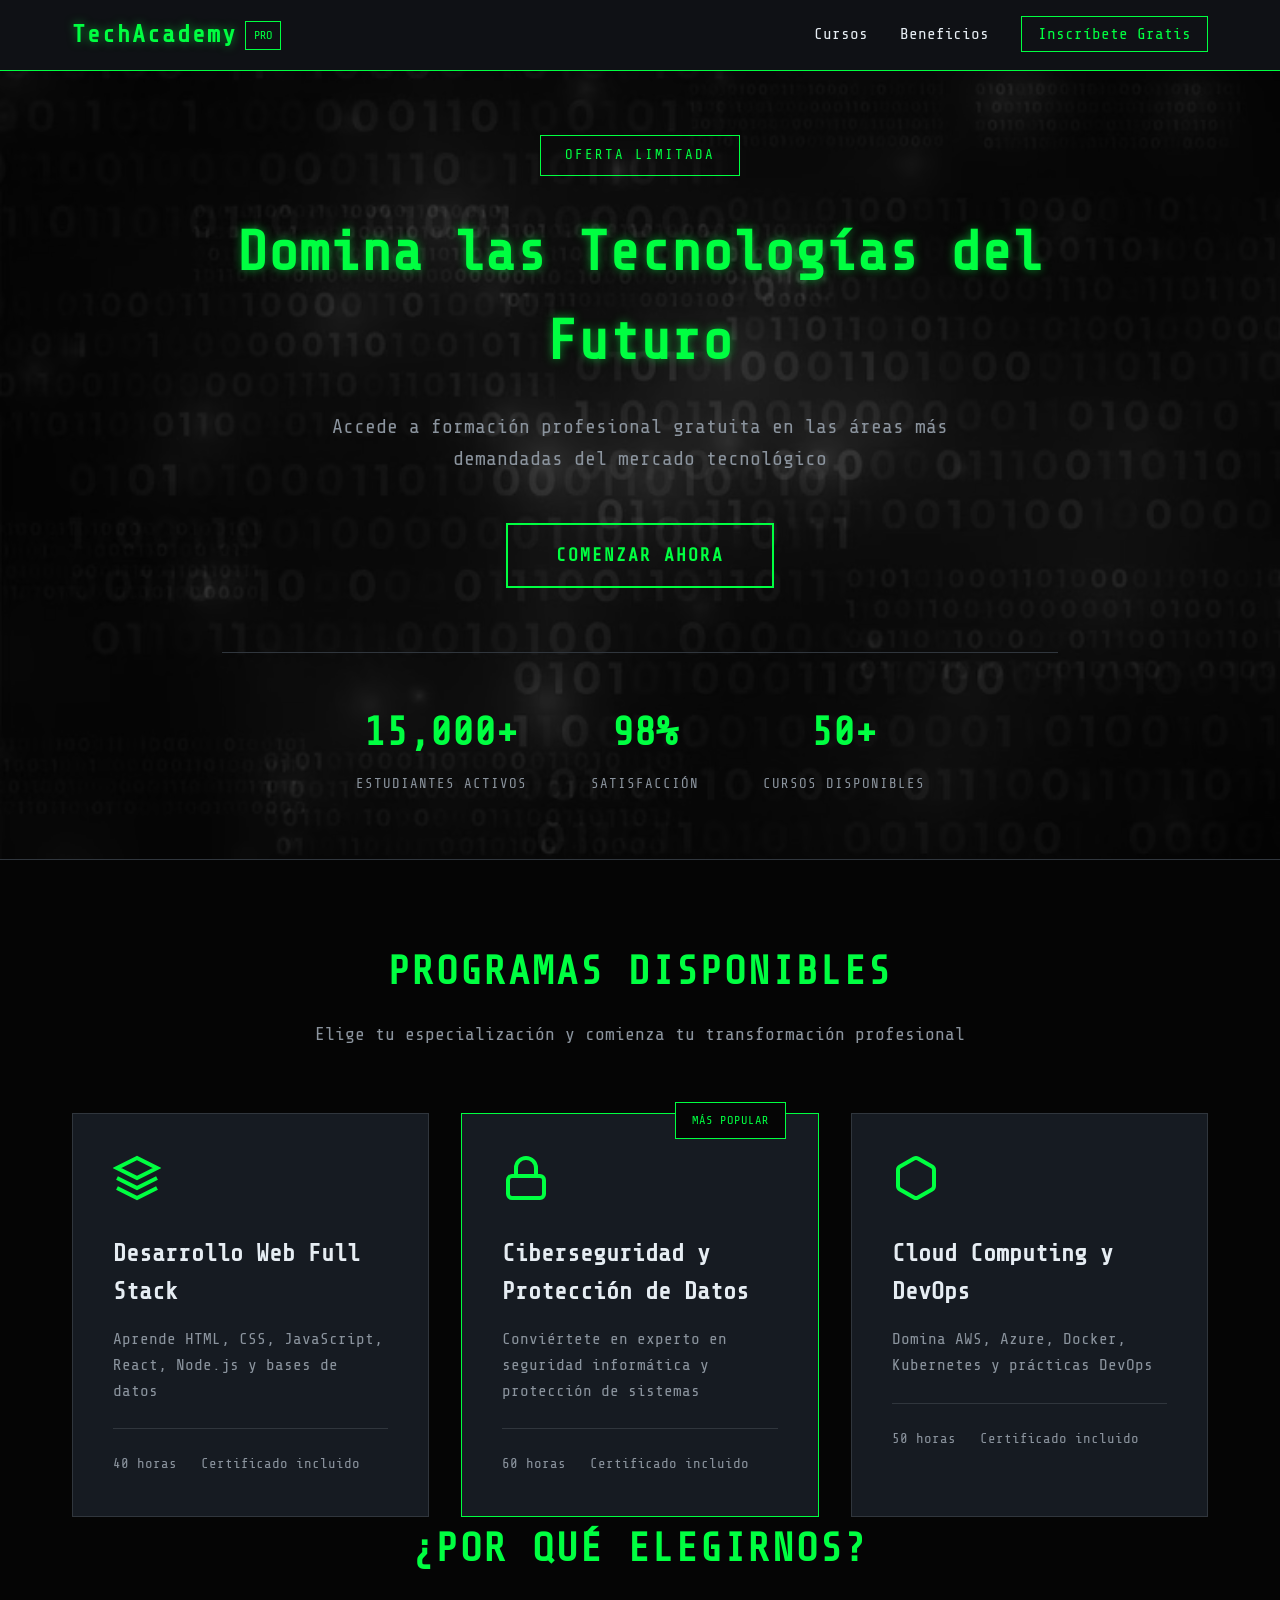
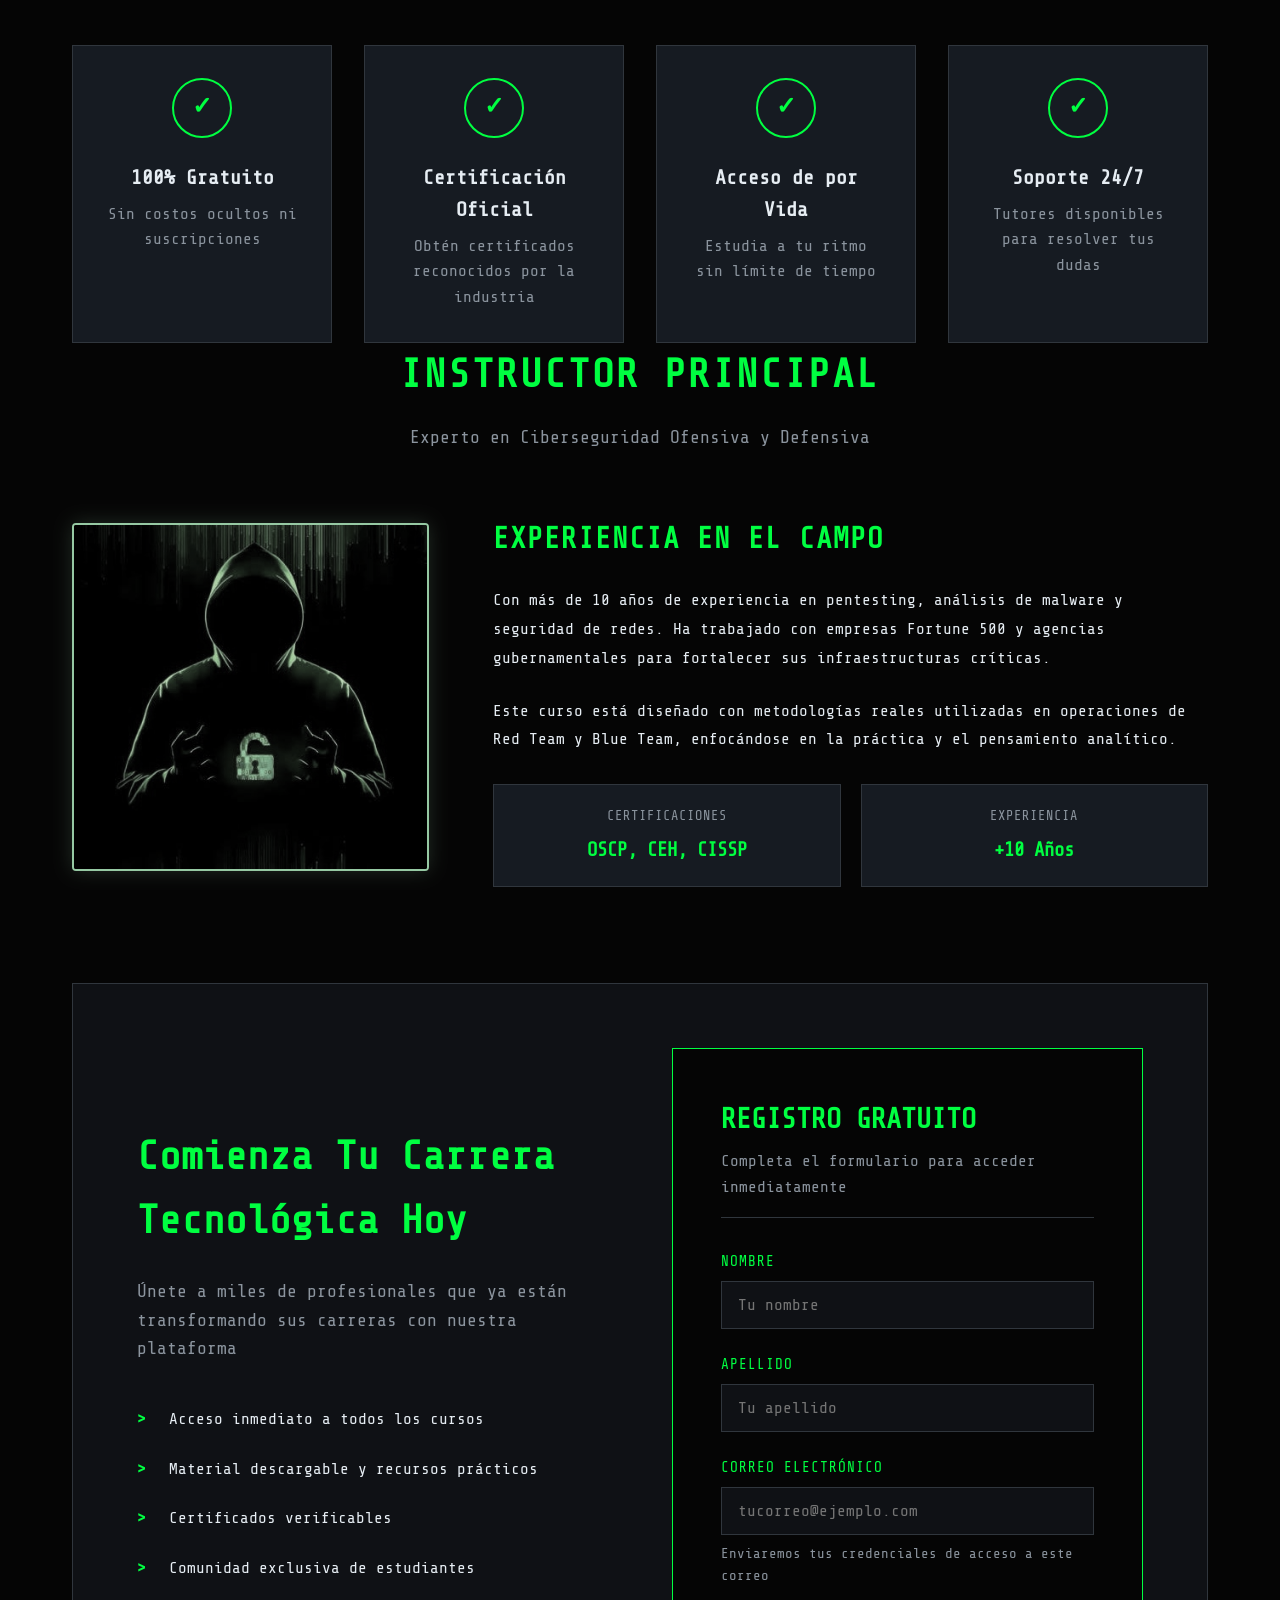
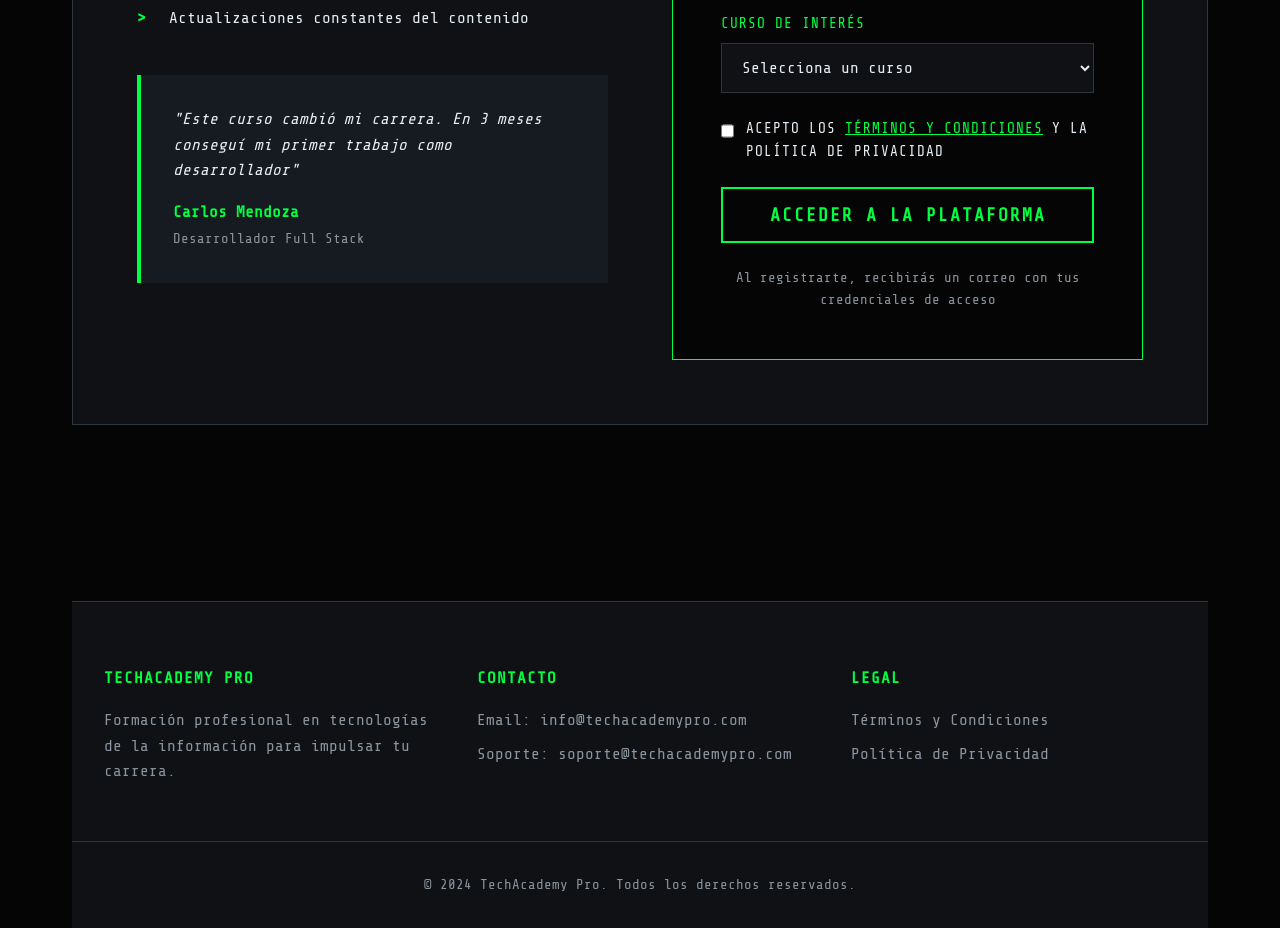
==== index.html @ 9036d27a "Add files via upload" ====
<!DOCTYPE html>
<html lang="es">
<head>
    <meta charset="UTF-8">
    <meta name="viewport" content="width=device-width, initial-scale=1.0">
    <meta name="description" content="Plataforma de formación profesional en tecnologías de la información">
    <title>TechAcademy Pro - Formación Profesional</title>
    <link rel="stylesheet" href="styles.css">
    <link href="https://fonts.googleapis.com/css2?family=Share+Tech+Mono&display=swap" rel="stylesheet">
</head>
<body>
    <nav class="navbar">
        <div class="nav-container">
            <div class="nav-logo">
                <span class="logo-text">TechAcademy</span>
                <span class="logo-pro">PRO</span>
            </div>
            <ul class="nav-menu">
                <li><a href="#cursos">Cursos</a></li>
                <li><a href="#beneficios">Beneficios</a></li>
                <li><a href="#registro" class="nav-cta">Inscríbete Gratis</a></li>
            </ul>
        </div>
    </nav>

    <div class="hero-section">
        <div class="hero-overlay"></div>
        <div class="hero-content">
            <div class="hero-badge">OFERTA LIMITADA</div>
            <h1 class="hero-title">Domina las Tecnologías del Futuro</h1>
            <p class="hero-subtitle">Accede a formación profesional gratuita en las áreas más demandadas del mercado tecnológico</p>
            <div class="hero-cta">
                <a href="#registro" class="btn-hero">Comenzar Ahora</a>
            </div>
            <div class="trust-indicators">
                <div class="trust-item">
                    <span class="trust-number">15,000+</span>
                    <span class="trust-label">Estudiantes activos</span>
                </div>
                <div class="trust-item">
                    <span class="trust-number">98%</span>
                    <span class="trust-label">Satisfacción</span>
                </div>
                <div class="trust-item">
                    <span class="trust-number">50+</span>
                    <span class="trust-label">Cursos disponibles</span>
                </div>
            </div>
        </div>
    </div>

    <div class="container">
        <main>
            <section id="cursos" class="courses-section">
                <div class="section-header">
                    <h2>Programas Disponibles</h2>
                    <p>Elige tu especialización y comienza tu transformación profesional</p>
                </div>
                <div class="courses-grid">
                    <div class="course-card">
                        <div class="course-icon">
                            <svg width="48" height="48" viewBox="0 0 24 24" fill="none" stroke="currentColor" stroke-width="2"><path d="M12 2L2 7l10 5 10-5-10-5zM2 17l10 5 10-5M2 12l10 5 10-5"></path></svg>
                        </div>
                        <h3>Desarrollo Web Full Stack</h3>
                        <p>Aprende HTML, CSS, JavaScript, React, Node.js y bases de datos</p>
                        <div class="course-meta"><span>40 horas</span><span>Certificado incluido</span></div>
                    </div>
                    <div class="course-card featured">
                        <div class="course-badge">MÁS POPULAR</div>
                        <div class="course-icon">
                            <svg width="48" height="48" viewBox="0 0 24 24" fill="none" stroke="currentColor" stroke-width="2"><rect x="3" y="11" width="18" height="11" rx="2" ry="2"></rect><path d="M7 11V7a5 5 0 0 1 10 0v4"></path></svg>
                        </div>
                        <h3>Ciberseguridad y Protección de Datos</h3>
                        <p>Conviértete en experto en seguridad informática y protección de sistemas</p>
                        <div class="course-meta"><span>60 horas</span><span>Certificado incluido</span></div>
                    </div>
                    <div class="course-card">
                        <div class="course-icon">
                            <svg width="48" height="48" viewBox="0 0 24 24" fill="none" stroke="currentColor" stroke-width="2"><path d="M21 16V8a2 2 0 0 0-1-1.73l-7-4a2 2 0 0 0-2 0l-7 4A2 2 0 0 0 3 8v8a2 2 0 0 0 1 1.73l7 4a2 2 0 0 0 2 0l7-4A2 2 0 0 0 21 16z"></path></svg>
                        </div>
                        <h3>Cloud Computing y DevOps</h3>
                        <p>Domina AWS, Azure, Docker, Kubernetes y prácticas DevOps</p>
                        <div class="course-meta"><span>50 horas</span><span>Certificado incluido</span></div>
                    </div>
                </div>
            </section>

            <section id="beneficios" class="benefits-section">
                <div class="section-header">
                    <h2>¿Por qué elegirnos?</h2>
                </div>
                <div class="benefits-grid">
                    <div class="benefit-item"><div class="benefit-icon">✓</div><h3>100% Gratuito</h3><p>Sin costos ocultos ni suscripciones</p></div>
                    <div class="benefit-item"><div class="benefit-icon">✓</div><h3>Certificación Oficial</h3><p>Obtén certificados reconocidos por la industria</p></div>
                    <div class="benefit-item"><div class="benefit-icon">✓</div><h3>Acceso de por Vida</h3><p>Estudia a tu ritmo sin límite de tiempo</p></div>
                    <div class="benefit-item"><div class="benefit-icon">✓</div><h3>Soporte 24/7</h3><p>Tutores disponibles para resolver tus dudas</p></div>
                </div>
            </section>

            <section class="instructor-section">
                <div class="section-header">
                    <h2>Instructor Principal</h2>
                    <p>Experto en Ciberseguridad Ofensiva y Defensiva</p>
                </div>
                <div class="instructor-content">
                    <div class="instructor-image">
                        <img src="imagenes/hacker.jpg" alt="Instructor de Ciberseguridad">
                    </div>
                    <div class="instructor-info">
                        <h3>Experiencia en el Campo</h3>
                        <p>Con más de 10 años de experiencia en pentesting, análisis de malware y seguridad de redes. Ha trabajado con empresas Fortune 500 y agencias gubernamentales para fortalecer sus infraestructuras críticas.</p>
                        <p>Este curso está diseñado con metodologías reales utilizadas en operaciones de Red Team y Blue Team, enfocándose en la práctica y el pensamiento analítico.</p>
                        <div class="credentials">
                            <div class="credential-item">
                                <span class="credential-label">Certificaciones</span>
                                <span class="credential-value">OSCP, CEH, CISSP</span>
                            </div>
                            <div class="credential-item">
                                <span class="credential-label">Experiencia</span>
                                <span class="credential-value">+10 Años</span>
                            </div>
                        </div>
                    </div>
                </div>
            </section>

            <section id="registro" class="registration-section">
                <div class="registration-container">
                    <div class="registration-info">
                        <h2>Comienza Tu Carrera Tecnológica Hoy</h2>
                        <p>Únete a miles de profesionales que ya están transformando sus carreras con nuestra plataforma</p>
                        <ul class="benefits-list">
                            <li>Acceso inmediato a todos los cursos</li>
                            <li>Material descargable y recursos prácticos</li>
                            <li>Certificados verificables</li>
                            <li>Comunidad exclusiva de estudiantes</li>
                            <li>Actualizaciones constantes del contenido</li>
                        </ul>
                        <div class="testimonial">
                            <p>"Este curso cambió mi carrera. En 3 meses conseguí mi primer trabajo como desarrollador"</p>
                            <div class="testimonial-author">
                                <strong>Carlos Mendoza</strong>
                                <span>Desarrollador Full Stack</span>
                            </div>
                        </div>
                    </div>
                    <div class="registration-form-container">
                        <form id="registroForm" class="form">
                            <div class="form-header">
                                <h3>Registro Gratuito</h3>
                                <p>Completa el formulario para acceder inmediatamente</p>
                            </div>

                            <div class="form-group">
                                <label for="nombre">Nombre</label>
                                <input type="text" id="nombre" name="nombre" required placeholder="Tu nombre">
                            </div>

                            <div class="form-group">
                                <label for="apellido">Apellido</label>
                                <input type="text" id="apellido" name="apellido" required placeholder="Tu apellido">
                            </div>

                            <div class="form-group">
                                <label for="correo">Correo Electrónico</label>
                                <input type="email" id="correo" name="correo" required placeholder="tucorreo@ejemplo.com">
                                <small>Enviaremos tus credenciales de acceso a este correo</small>
                            </div>

                            <div class="form-group">
                                <label for="curso">Curso de Interés</label>
                                <select id="curso" name="curso" required>
                                    <option value="">Selecciona un curso</option>
                                    <option value="web">Desarrollo Web Full Stack</option>
                                    <option value="cyber">Ciberseguridad y Protección de Datos</option>
                                    <option value="cloud">Cloud Computing y DevOps</option>
                                </select>
                            </div>

                            <div class="form-group checkbox-group">
                                <label>
                                    <input type="checkbox" id="terminos" name="terminos" required>
                                    <span>Acepto los <a href="#" onclick="mostrarTerminos(); return false;">términos y condiciones</a> y la política de privacidad</span>
                                </label>
                            </div>

                            <button type="submit" class="btn-primary">Acceder a la Plataforma</button>

                            <div id="mensaje" class="mensaje"></div>

                            <div class="form-footer">
                                <p>Al registrarte, recibirás un correo con tus credenciales de acceso</p>
                            </div>
                        </form>
                    </div>
                </div>
            </section>
        </main>

        <footer>
            <div class="footer-content">
                <div class="footer-section">
                    <h4>TechAcademy Pro</h4>
                    <p>Formación profesional en tecnologías de la información para impulsar tu carrera.</p>
                </div>
                <div class="footer-section">
                    <h4>Contacto</h4>
                    <p>Email: info@techacademypro.com</p>
                    <p>Soporte: soporte@techacademypro.com</p>
                </div>
                <div class="footer-section">
                    <h4>Legal</h4>
                    <p><a href="#" onclick="mostrarTerminos(); return false;">Términos y Condiciones</a></p>
                    <p><a href="#">Política de Privacidad</a></p>
                </div>
            </div>
            <div class="footer-bottom">
                <p>&copy; 2024 TechAcademy Pro. Todos los derechos reservados.</p>
            </div>
        </footer>
    </div>

    <div id="modalTerminos" class="modal">
        <div class="modal-content">
            <span class="close" onclick="cerrarTerminos()">&times;</span>
            <h2>Términos y Condiciones</h2>
            <div class="terminos-texto">
        <p><strong>Última actualización: 15 de Octubre de 2024 | Versión 2.4.1</strong></p>
        <p><em>Lea atentamente este documento. La navegación, registro o uso de cualquier servicio de la plataforma implica la aceptación íntegra e incondicional de los presentes términos.</em></p>
        
        <h3>1. PREÁMBULO Y ACEPTACIÓN DE LOS TÉRMINOS</h3>
        <p>El presente Contrato de Términos y Condiciones de Uso (en adelante, "los Términos") constituye un acuerdo legal vinculante entre usted, en su calidad de usuario final, visitante o registrante (en adelante, "el Usuario"), y TechAcademy Pro, representada por sus entidades operativas y afiliadas tecnológicas (en adelante, "la Plataforma", "nosotros" o "el Titular del Tratamiento"). Al acceder, navegar, interactuar con las interfaces de programación de aplicaciones (APIs), o registrar sus Datos Personales en https://techacademypro.com y sus subdominios asociados (en adelante, "el Sitio"), el Usuario declara haber leído, comprendido y aceptado sin reservas estos Términos, así como nuestra Política de Privacidad y Tratamiento de Datos.</p>

        <h3>2. DEFINICIONES TÉCNICAS Y LEGALES</h3>
        <p>Para los fines de interpretación de este documento, se establecen las siguientes definiciones:</p>
        <ul>
            <li><strong>Datos Personales (PII):</strong> Cualquier información relativa a una persona física identificada o identificable.</li>
            <li><strong>Datos de Telemetría:</strong> Información técnica recopilada automáticamente, incluyendo pero no limitándose a direcciones IP, User-Agent, resolución de pantalla, huella digital del navegador (Browser Fingerprinting), y metadatos de red.</li>
            <li><strong>Cookies y Tecnologías de Rastreo:</strong> Pequeños archivos de texto o scripts alojados en el dispositivo del Usuario para mantener el estado de la sesión, analizar el tráfico y personalizar la experiencia.</li>
            <li><strong>Entorno de Simulación Educativa:</strong> Infraestructura controlada diseñada para fines de capacitación en ciberseguridad, análisis de comportamiento y concientización.</li>
        </ul>

        <h3>3. OBJETO Y DESCRIPCIÓN DEL SERVICIO</h3>
        <p>La Plataforma proporciona un entorno de aprendizaje en línea (LMS) enfocado en tecnologías de la información, ciberseguridad, desarrollo de software y operaciones en la nube. El servicio incluye el acceso a material audiovisual, laboratorios interactivos, evaluaciones de desempeño y la emisión de certificados digitales verificables mediante criptografía de clave pública.</p>

        <h3>4. RECOLECCIÓN Y TRATAMIENTO DE DATOS</h3>
        <p>En cumplimiento con el Reglamento General de Protección de Datos (RGPD/GDPR), la Ley de Privacidad del Consumidor de California (CCPA) y normativas locales aplicables, informamos que el tratamiento de sus datos se basa en las siguientes finalidades y bases legales:</p>
        
        <p><strong>4.1. Datos Proporcionados Voluntariamente:</strong></p>
        <p>Al completar los formularios de registro, recopilamos: nombre, apellidos, dirección de correo electrónico, preferencias de cursos y aceptación de políticas. Base legal: Ejecución de un contrato y consentimiento explícito del interesado.</p>

        <p><strong>4.2. Datos Recopilados Automáticamente (Telemetría):</strong></p>
        <p>Cada vez que interactúa con el Sitio, nuestros servidores y servicios de terceros (como CDNs y analíticas) registran automáticamente:</p>
        <ul>
            <li>Dirección IP (pública y, en su caso, geolocalización aproximada).</li>
            <li>Identificadores de dispositivo y sistema operativo.</li>
            <li>Agente de usuario (User-Agent) y capacidades del navegador.</li>
            <li>URL de referencia (Referrer) y rutas de navegación dentro del Sitio.</li>
            <li>Timestamps de interacción, profundidad de scroll y eventos de clic (Clickstream data).</li>
        </ul>
        <p>Base legal: Interés legítimo del Titular para garantizar la seguridad de la red, prevenir fraudes, optimizar el rendimiento de la infraestructura y realizar análisis estadísticos anonimizados.</p>

        <h3>5. SEGURIDAD DE LA INFORMACIÓN Y MEDIDAS TÉCNICAS</h3>
        <p>La Plataforma implementa medidas de seguridad técnicas y organizativas de nivel empresarial para proteger sus datos contra acceso no autorizado, alteración, divulgación o destrucción. Esto incluye, entre otros:</p>
        <ul>
            <li>Cifrado en tránsito mediante TLS 1.3 (Transport Layer Security).</li>
            <li>Cifrado en reposo para bases de datos sensibles utilizando algoritmos AES-256.</li>
            <li>Protección contra ataques de inyección SQL, Cross-Site Scripting (XSS) y Cross-Site Request Forgery (CSRF) mediante Web Application Firewalls (WAF).</li>
            <li>Auditorías de seguridad periódicas y pruebas de penetración realizadas por terceros independientes.</li>
        </ul>

        <h3>6. DERECHOS DEL USUARIO (ARCO-POL)</h3>
        <p>El Usuario tiene derecho a ejercer sus derechos de Acceso, Rectificación, Cancelación (Supresión), Oposición, Portabilidad, Limitación del tratamiento y a no ser objeto de decisiones automatizadas. Para ejercer estos derechos, deberá enviar una solicitud formal a nuestro Oficial de Protección de Datos (DPO) a través de dpo@techacademypro.com, adjuntando una copia de su documento de identidad oficial.</p>

        <h3>7. PROPIEDAD INTELECTUAL Y LICENCIAS DE USO</h3>
        <p>Todo el contenido presente en la Plataforma, incluyendo pero no limitándose a código fuente, interfaces gráficas, logotipos, material audiovisual, textos y bases de datos, está protegido por las leyes de propiedad intelectual e industrial. Se otorga al Usuario una licencia limitada, no exclusiva, intransferible y revocable para acceder y utilizar el contenido estrictamente para fines de aprendizaje personal. Queda estrictamente prohibida la ingeniería inversa, el scraping automatizado, la reproducción no autorizada o la distribución de los materiales.</p>

        <h3>8. EXENCIÓN DE RESPONSABILIDAD (DISCLAIMER)</h3>
        <p>La Plataforma se proporciona "tal cual" (AS IS) y "según disponibilidad" (AS AVAILABLE). En la máxima medida permitida por la ley aplicable, el Titular del Tratamiento renuncia a todas las garantías, expresas o implícitas, incluyendo, sin limitación, las garantías implícitas de comerciabilidad, idoneidad para un propósito particular y no infracción. No garantizamos que el servicio sea ininterrumpido, puntual, seguro o libre de errores. El uso de los laboratorios prácticos y entornos de simulación corre por cuenta y riesgo exclusivo del Usuario.</p>

        <h3>9. LIMITACIÓN DE RESPONSABILIDAD</h3>
        <p>En ningún caso la Plataforma, sus directores, empleados, socios o proveedores de servicios serán responsables ante el Usuario o terceros por daños directos, indirectos, incidentales, especiales, consecuentes o punitivos (incluyendo, sin limitación, pérdida de beneficios, pérdida de datos, interrupción del negocio o daños por pérdida de información) que surjan del uso o la imposibilidad de uso del servicio, incluso si se ha advertido a la Plataforma de la posibilidad de dichos daños.</p>

        <h3>10. ENLACES A TERCEROS Y APIs EXTERNAS</h3>
        <p>El Sitio puede contener enlaces a sitios web de terceros, repositorios de código (como GitHub) o integrar APIs de servicios externos. La Plataforma no ejerce control sobre estos sitios ni asume responsabilidad por sus prácticas de privacidad, seguridad o contenido. Se recomienda al Usuario revisar las políticas de privacidad de dichos terceros antes de interactuar con ellos.</p>

        <h3>11. POLÍTICA DE COOKIES Y ALMACENAMIENTO LOCAL</h3>
        <p>Utilizamos cookies estrictamente necesarias, cookies de rendimiento y cookies de funcionalidad. Asimismo, hacemos uso de LocalStorage y SessionStorage del navegador para gestionar el estado de la aplicación. El Usuario puede configurar su navegador para rechazar cookies, aunque esto podría afectar la funcionalidad de ciertas características del Sitio, como el mantenimiento de la sesión iniciada o el progreso en los cursos.</p>

        <h3>12. MODIFICACIONES A LOS TÉRMINOS</h3>
        <p>Nos reservamos el derecho de modificar, actualizar o reemplazar estos Términos en cualquier momento, a nuestra entera discreción. Las modificaciones entrarán en vigor inmediatamente después de su publicación en el Sitio. El uso continuado de la Plataforma tras la publicación de las modificaciones constituye la aceptación de los nuevos Términos. Se notificará a los Usuarios registrados sobre cambios sustanciales a través de la dirección de correo electrónico proporcionada.</p>

        <h3>13. LEY APLICABLE Y JURISDICCIÓN COMPETENTE</h3>
        <p>Estos Términos se regirán e interpretarán de acuerdo con las leyes vigentes en la jurisdicción de operación del Titular, sin tener en cuenta sus disposiciones sobre conflictos de leyes. Cualquier controversia, reclamación o disputa que surja de o en relación con estos Términos, o el incumplimiento, terminación o nulidad de los mismos, será sometida a la jurisdicción exclusiva de los tribunales competentes.</p>

        <h3>14. CLÁUSULA DE SEPARABILIDAD</h3>
        <p>Si cualquier disposición de estos Términos es considerada inválida, ilegal o inaplicable por un tribunal de jurisdicción competente, dicha invalidez no afectará la validez de las disposiciones restantes, las cuales continuarán en pleno vigor y efecto. La disposición inválida será reemplazada por una válida que se aproxime lo más posible a la intención económica original de las partes.</p>

        <h3>15. ACUERDO INTEGRAL</h3>
        <p>Este documento, junto con la Política de Privacidad, constituye el acuerdo integral entre el Usuario y la Plataforma con respecto al uso del Sitio, y reemplaza todos los acuerdos, entendimientos, negociaciones y discusiones previos o contemporáneos, ya sean orales o escritos.</p>
        
        <p style="margin-top: 30px; border-top: 1px solid var(--border-color); padding-top: 20px;">
            <strong>CONTACTO LEGAL:</strong><br>
            Departamento Legal y Cumplimiento Normativo<br>
            TechAcademy Pro<br>
            Correo electrónico: legal@techacademypro.com<br>
            Oficial de Protección de Datos (DPO): dpo@techacademypro.com
        </p>
    </div>
            <button onclick="cerrarTerminos()" class="btn-primary">Cerrar</button>
        </div>
    </div>

    <script src="script.js"></script>
</body>
</html>
---- styles.css ----
* { margin: 0; padding: 0; box-sizing: border-box; }

:root {
    --neon-green: #00ff41;
    --dark-green: #00cc33;
    --bg-dark: #050505;
    --bg-panel: #0f1115;
    --bg-card: #161b22;
    --text-main: #e6edf3;
    --text-muted: #8b949e;
    --border-color: #30363d;
    --glow: 0 0 10px rgba(0, 255, 65, 0.5);
}

body { 
    font-family: 'Share Tech Mono', 'Courier New', monospace; 
    background: var(--bg-dark); 
    color: var(--text-main); 
    line-height: 1.6; 
}

/* Navbar */
.navbar { 
    background: var(--bg-panel); 
    border-bottom: 1px solid var(--neon-green); 
    position: sticky; top: 0; z-index: 100; 
}
.nav-container { max-width: 1200px; margin: 0 auto; padding: 1rem 2rem; display: flex; justify-content: space-between; align-items: center; }
.nav-logo { display: flex; align-items: center; gap: 0.5rem; }
.logo-text { font-size: 1.5rem; font-weight: 700; color: var(--neon-green); text-shadow: var(--glow); letter-spacing: 2px; }
.logo-pro { background: transparent; color: var(--neon-green); border: 1px solid var(--neon-green); padding: 0.25rem 0.5rem; font-size: 0.75rem; }
.nav-menu { display: flex; list-style: none; gap: 2rem; align-items: center; }
.nav-menu a { color: var(--text-main); text-decoration: none; font-weight: 500; transition: color 0.3s; }
.nav-menu a:hover { color: var(--neon-green); }
.nav-cta { background: transparent; color: var(--neon-green) !important; border: 1px solid var(--neon-green); padding: 0.5rem 1rem; }
.nav-cta:hover { background: var(--neon-green); color: var(--bg-dark) !important; box-shadow: var(--glow); }

/* Hero Section */
.hero-section { 
    position: relative; min-height: 600px; 
    background: var(--bg-dark); 
    display: flex; align-items: center; justify-content: center; 
    border-bottom: 1px solid var(--border-color);
    overflow: hidden;
}

.hero-overlay { 
    position: absolute; top: 0; left: 0; width: 100%; height: 100%; 
    background: url('imagenes/fondo.jpg') center center/cover no-repeat; 
    opacity: 0.25;
    filter: grayscale(100%) contrast(120%);
    z-index: 1;
}

.hero-section::before {
    content: ''; position: absolute; top: 0; left: 0; width: 100%; height: 100%;
    background: linear-gradient(to bottom, rgba(5,5,5,0.7), rgba(5,5,5,0.98));
    z-index: 1;
}

.hero-content { position: relative; z-index: 2; text-align: center; padding: 4rem 2rem; max-width: 900px; }
.hero-badge { 
    display: inline-block; background: transparent; border: 1px solid var(--neon-green); 
    color: var(--neon-green); padding: 0.5rem 1.5rem; font-size: 0.875rem; 
    margin-bottom: 2rem; letter-spacing: 2px; text-transform: uppercase;
}
.hero-title { font-size: 3.5rem; color: var(--neon-green); margin-bottom: 1.5rem; text-shadow: var(--glow); letter-spacing: 1px; }
.hero-subtitle { font-size: 1.25rem; color: var(--text-muted); margin-bottom: 3rem; max-width: 700px; margin-left: auto; margin-right: auto; }
.btn-hero { 
    display: inline-block; background: transparent; color: var(--neon-green); 
    padding: 1rem 3rem; border: 2px solid var(--neon-green); font-size: 1.125rem; 
    font-weight: 600; text-decoration: none; transition: all 0.3s; text-transform: uppercase; letter-spacing: 2px;
}
.btn-hero:hover { background: var(--neon-green); color: var(--bg-dark); box-shadow: var(--glow); }

.trust-indicators { display: flex; justify-content: center; gap: 4rem; margin-top: 4rem; padding-top: 3rem; border-top: 1px solid var(--border-color); }
.trust-item { display: flex; flex-direction: column; align-items: center; }
.trust-number { font-size: 2.5rem; font-weight: 700; color: var(--neon-green); margin-bottom: 0.5rem; }
.trust-label { font-size: 0.875rem; color: var(--text-muted); text-transform: uppercase; letter-spacing: 1px; }

/* Container & Sections */
.container { max-width: 1200px; margin: 0 auto; padding: 0 2rem; }
main { padding: 5rem 0; }
.section-header { text-align: center; margin-bottom: 4rem; }
.section-header h2 { font-size: 2.5rem; color: var(--neon-green); margin-bottom: 1rem; text-transform: uppercase; letter-spacing: 2px; }
.section-header p { font-size: 1.125rem; color: var(--text-muted); }

/* Courses Grid */
.courses-grid { display: grid; grid-template-columns: repeat(auto-fit, minmax(320px, 1fr)); gap: 2rem; }
.course-card { 
    background: var(--bg-card); border: 1px solid var(--border-color); 
    padding: 2.5rem; transition: all 0.3s; position: relative; 
}
.course-card:hover { border-color: var(--neon-green); box-shadow: 0 0 20px rgba(0, 255, 65, 0.1); transform: translateY(-5px); }
.course-card.featured { border-color: var(--neon-green); }
.course-badge { 
    position: absolute; top: -12px; right: 2rem; 
    background: var(--bg-dark); color: var(--neon-green); border: 1px solid var(--neon-green); 
    padding: 0.5rem 1rem; font-size: 0.75rem; letter-spacing: 1px; 
}
.course-icon { color: var(--neon-green); margin-bottom: 1.5rem; }
.course-card h3 { font-size: 1.5rem; color: var(--text-main); margin-bottom: 1rem; }
.course-card p { color: var(--text-muted); margin-bottom: 1.5rem; }
.course-meta { display: flex; gap: 1.5rem; padding-top: 1.5rem; border-top: 1px solid var(--border-color); font-size: 0.875rem; color: var(--text-muted); }

/* Benefits */
.benefits-grid { display: grid; grid-template-columns: repeat(auto-fit, minmax(250px, 1fr)); gap: 2rem; }
.benefit-item { text-align: center; padding: 2rem; border: 1px solid var(--border-color); background: var(--bg-card); }
.benefit-icon { 
    width: 60px; height: 60px; background: transparent; color: var(--neon-green); 
    border: 2px solid var(--neon-green); border-radius: 50%; 
    display: flex; align-items: center; justify-content: center; 
    font-size: 1.5rem; font-weight: 700; margin: 0 auto 1.5rem; 
}
.benefit-item h3 { font-size: 1.25rem; color: var(--text-main); margin-bottom: 0.5rem; }
.benefit-item p { color: var(--text-muted); }

/* Instructor Section */
.instructor-section { margin-bottom: 6rem; }
.instructor-content { display: grid; grid-template-columns: 1fr 2fr; gap: 4rem; align-items: center; }

.instructor-image img {
    width: 100%; 
    border: 2px solid var(--neon-green); 
    border-radius: 4px;
    box-shadow: 0 0 20px rgba(0, 255, 65, 0.2); 
    filter: grayscale(80%);
    transition: all 0.4s ease;
}

.instructor-image img:hover { 
    filter: grayscale(0%);
    box-shadow: 0 0 30px rgba(0, 255, 65, 0.5); 
}

.instructor-info h3 { 
    font-size: 1.8rem; color: var(--neon-green); margin-bottom: 1.5rem; 
    text-transform: uppercase; letter-spacing: 1px; 
}
.instructor-info p { color: var(--text-main); margin-bottom: 1.5rem; line-height: 1.8; }

.credentials { display: grid; grid-template-columns: repeat(2, 1fr); gap: 20px; margin-top: 30px; }
.credential-item { background: var(--bg-card); border: 1px solid var(--border-color); padding: 20px; text-align: center; }
.credential-label { display: block; font-size: 0.85rem; color: var(--text-muted); text-transform: uppercase; letter-spacing: 1px; margin-bottom: 8px; }
.credential-value { display: block; font-size: 1.2rem; color: var(--neon-green); font-weight: 600; }

/* Registration Section */
.registration-section { 
    background: var(--bg-panel); border: 1px solid var(--border-color); 
    padding: 4rem; 
}
.registration-container { display: grid; grid-template-columns: 1fr 1fr; gap: 4rem; align-items: center; }
.registration-info h2 { font-size: 2.5rem; color: var(--neon-green); margin-bottom: 1.5rem; }
.registration-info > p { font-size: 1.125rem; color: var(--text-muted); margin-bottom: 2rem; }
.benefits-list { list-style: none; margin-bottom: 2rem; }
.benefits-list li { padding: 0.75rem 0; padding-left: 2rem; position: relative; color: var(--text-main); }
.benefits-list li:before { content: ">"; position: absolute; left: 0; color: var(--neon-green); font-weight: 700; }
.testimonial { background: var(--bg-card); padding: 2rem; border-left: 4px solid var(--neon-green); }
.testimonial p { font-style: italic; margin-bottom: 1rem; color: var(--text-main); }
.testimonial-author strong { display: block; color: var(--neon-green); }
.testimonial-author span { color: var(--text-muted); font-size: 0.875rem; }

/* Form */
.registration-form-container { background: var(--bg-dark); border: 1px solid var(--neon-green); padding: 3rem; }
.form-header { margin-bottom: 2rem; border-bottom: 1px solid var(--border-color); padding-bottom: 1rem; }
.form-header h3 { font-size: 1.75rem; color: var(--neon-green); margin-bottom: 0.5rem; text-transform: uppercase; }
.form-header p { color: var(--text-muted); }
.form-group { margin-bottom: 1.5rem; }
.form-group label { display: block; margin-bottom: 0.5rem; font-weight: 500; color: var(--neon-green); text-transform: uppercase; font-size: 0.9rem; letter-spacing: 1px; }
.form-group input, .form-group select { 
    width: 100%; padding: 0.875rem 1rem; 
    background: var(--bg-panel); border: 1px solid var(--border-color); color: var(--text-main); 
    font-family: 'Share Tech Mono', monospace; font-size: 1rem; transition: all 0.3s; 
}
.form-group input:focus, .form-group select:focus { 
    outline: none; border-color: var(--neon-green); box-shadow: 0 0 10px rgba(0, 255, 65, 0.2); 
}
.form-group small { display: block; margin-top: 0.5rem; color: var(--text-muted); font-size: 0.875rem; }
.checkbox-group label { display: flex; align-items: start; cursor: pointer; color: var(--text-main); }
.checkbox-group input[type="checkbox"] { margin-right: 0.75rem; margin-top: 0.25rem; width: 20px; height: 20px; accent-color: var(--neon-green); }
.checkbox-group a { color: var(--neon-green); text-decoration: underline; }

.btn-primary { 
    width: 100%; padding: 1rem; background: transparent; color: var(--neon-green); 
    border: 2px solid var(--neon-green); font-size: 1.125rem; font-weight: 600; 
    cursor: pointer; transition: all 0.3s; text-transform: uppercase; letter-spacing: 2px;
    font-family: 'Share Tech Mono', monospace;
}
.btn-primary:hover { background: var(--neon-green); color: var(--bg-dark); box-shadow: var(--glow); }
.btn-primary:disabled { opacity: 0.6; cursor: not-allowed; }

.mensaje { margin-top: 1.5rem; padding: 1rem; text-align: center; display: none; border: 1px solid; }
.mensaje.exito { background: rgba(0, 255, 65, 0.1); color: var(--neon-green); border-color: var(--neon-green); }
.mensaje.error { background: rgba(255, 68, 68, 0.1); color: #ff4444; border-color: #ff4444; }
.form-footer { margin-top: 1.5rem; text-align: center; }
.form-footer p { color: var(--text-muted); font-size: 0.875rem; }

/* Footer */
footer { background: var(--bg-panel); border-top: 1px solid var(--border-color); padding: 4rem 0 2rem; margin-top: 6rem; }
.footer-content { max-width: 1200px; margin: 0 auto; padding: 0 2rem; display: grid; grid-template-columns: repeat(3, 1fr); gap: 3rem; margin-bottom: 3rem; }
.footer-section h4 { color: var(--neon-green); margin-bottom: 1rem; text-transform: uppercase; letter-spacing: 1px; }
.footer-section p { color: var(--text-muted); margin-bottom: 0.5rem; }
.footer-section a { color: var(--text-muted); text-decoration: none; }
.footer-section a:hover { color: var(--neon-green); }
.footer-bottom { text-align: center; padding-top: 2rem; border-top: 1px solid var(--border-color); }
.footer-bottom p { color: var(--text-muted); font-size: 0.875rem; }

/* Modal */
.modal { display: none; position: fixed; z-index: 1000; left: 0; top: 0; width: 100%; height: 100%; background-color: rgba(5, 5, 5, 0.95); overflow: auto; }
.modal-content { background-color: var(--bg-panel); margin: 5% auto; padding: 3rem; border: 1px solid var(--neon-green); width: 90%; max-width: 800px; max-height: 85vh; overflow-y: auto; }
.modal-content h2 { color: var(--neon-green); margin-bottom: 2rem; text-transform: uppercase; }
.close { color: var(--neon-green); float: right; font-size: 2rem; font-weight: bold; cursor: pointer; }
.close:hover { text-shadow: var(--glow); }
.terminos-texto { line-height: 1.8; color: var(--text-main);text-align: justify; }
.terminos-texto h3 { margin-top: 2rem; margin-bottom: 1rem; color: var(--neon-green); text-transform: uppercase; }

/* Scrollbar */
::-webkit-scrollbar { width: 10px; }
::-webkit-scrollbar-track { background: var(--bg-dark); }
::-webkit-scrollbar-thumb { background: var(--border-color); }
::-webkit-scrollbar-thumb:hover { background: var(--neon-green); }

/* Responsive */
@media (max-width: 968px) { 
    .registration-container { grid-template-columns: 1fr; } 
    .instructor-content { grid-template-columns: 1fr; }
    .hero-title { font-size: 2.5rem; } 
    .trust-indicators { flex-direction: column; gap: 2rem; } 
    .footer-content { grid-template-columns: 1fr; } 
}
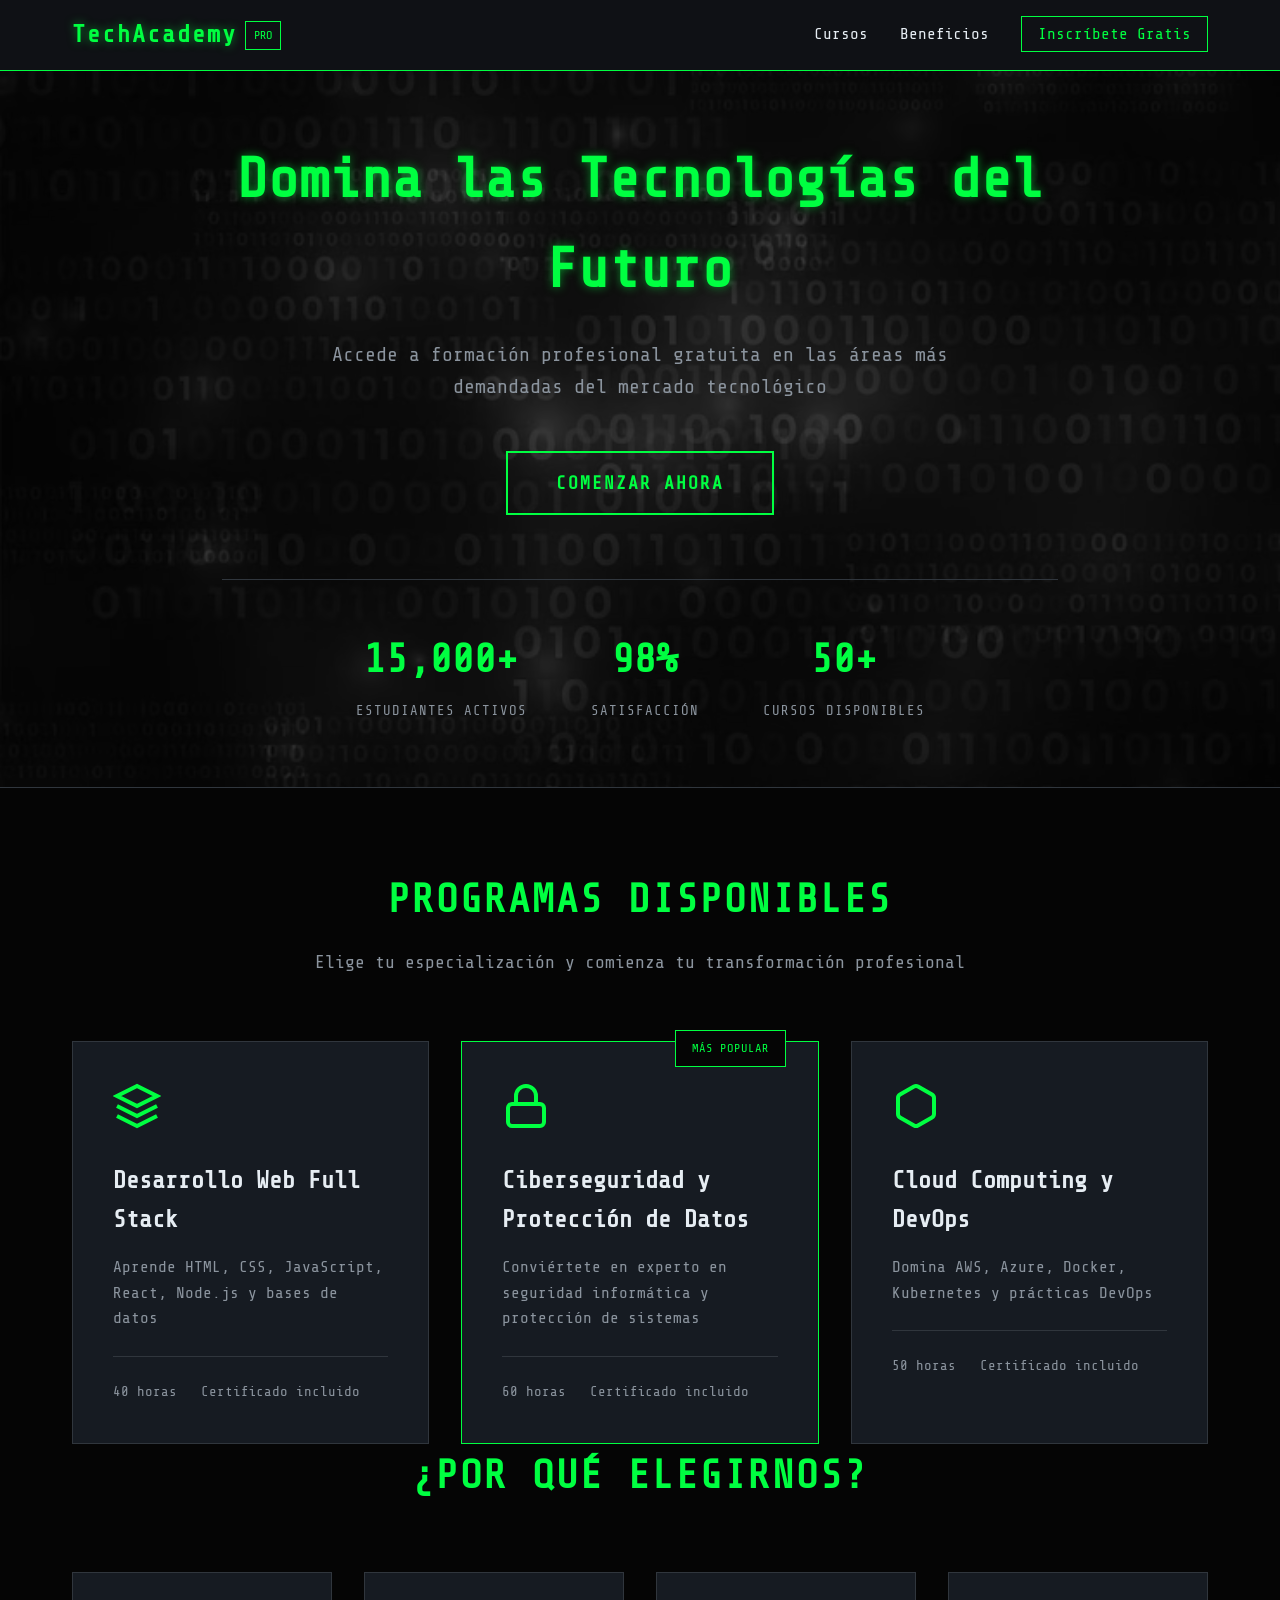
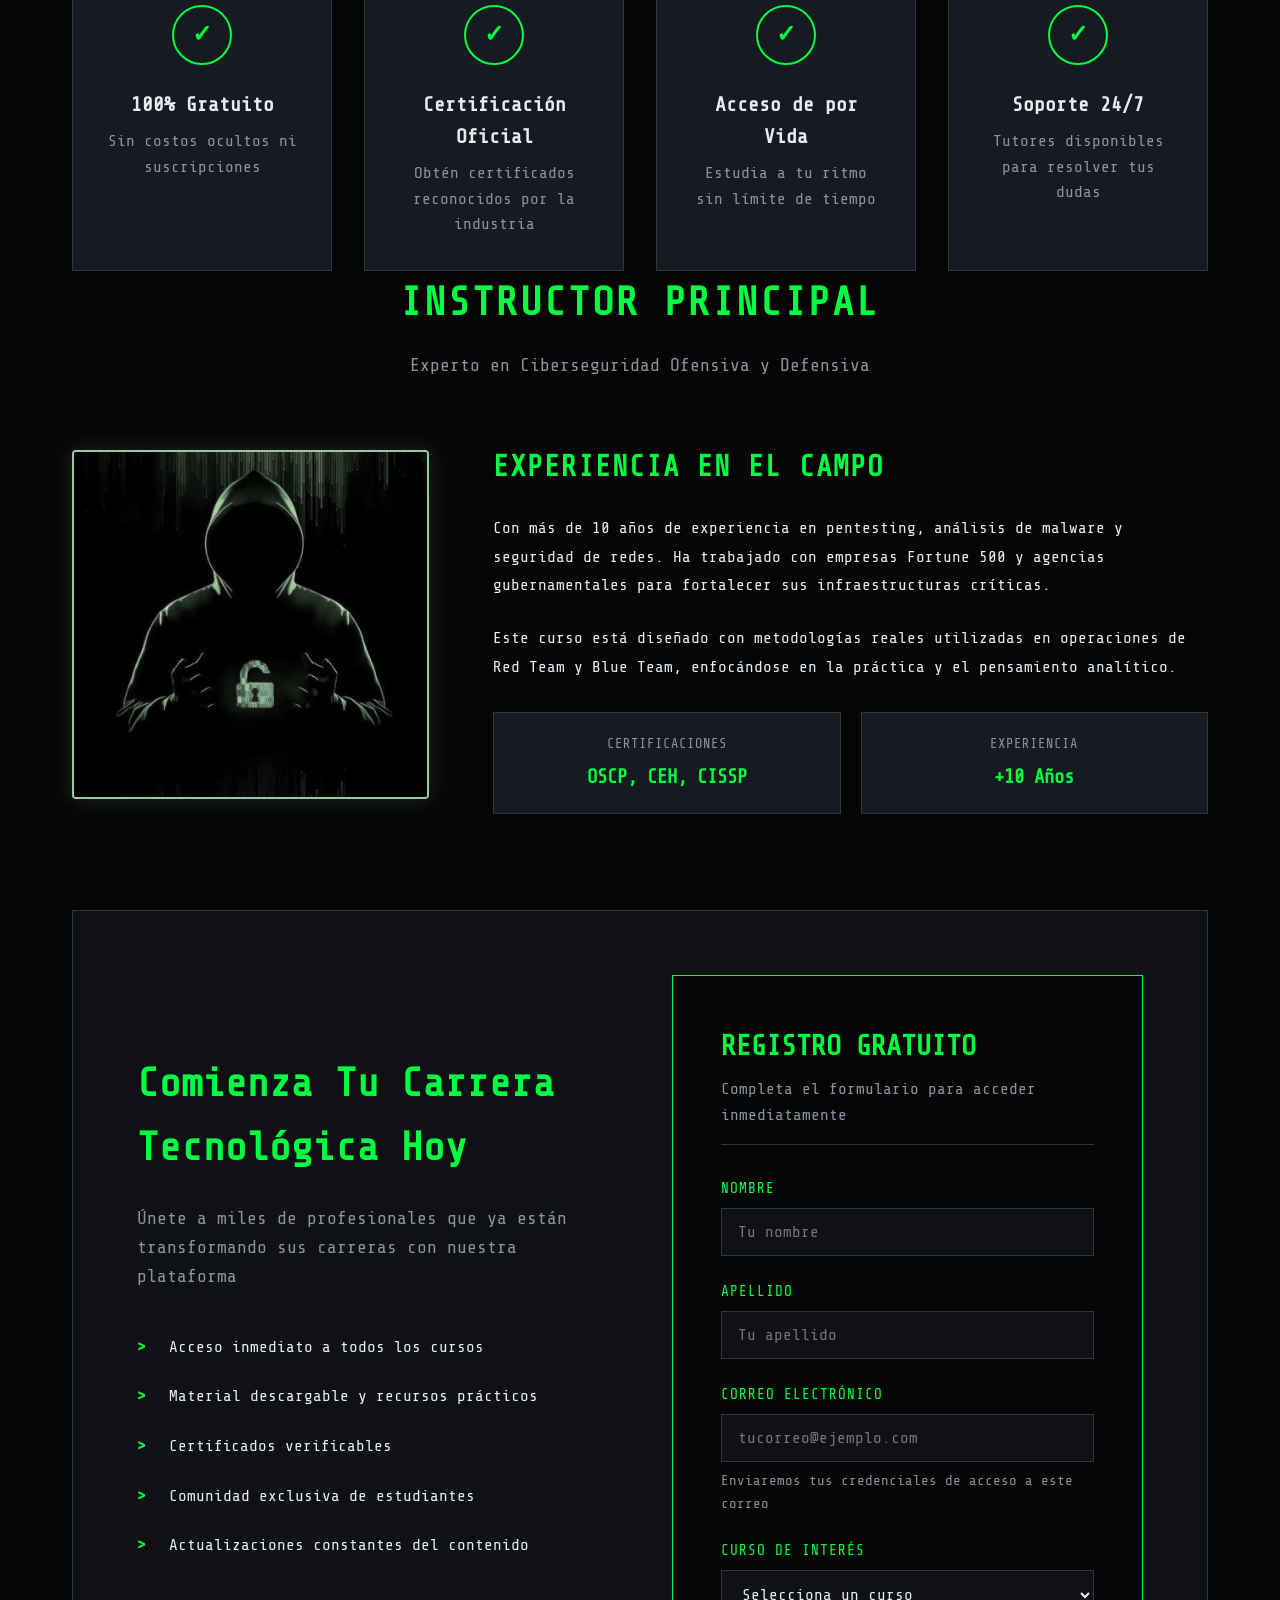
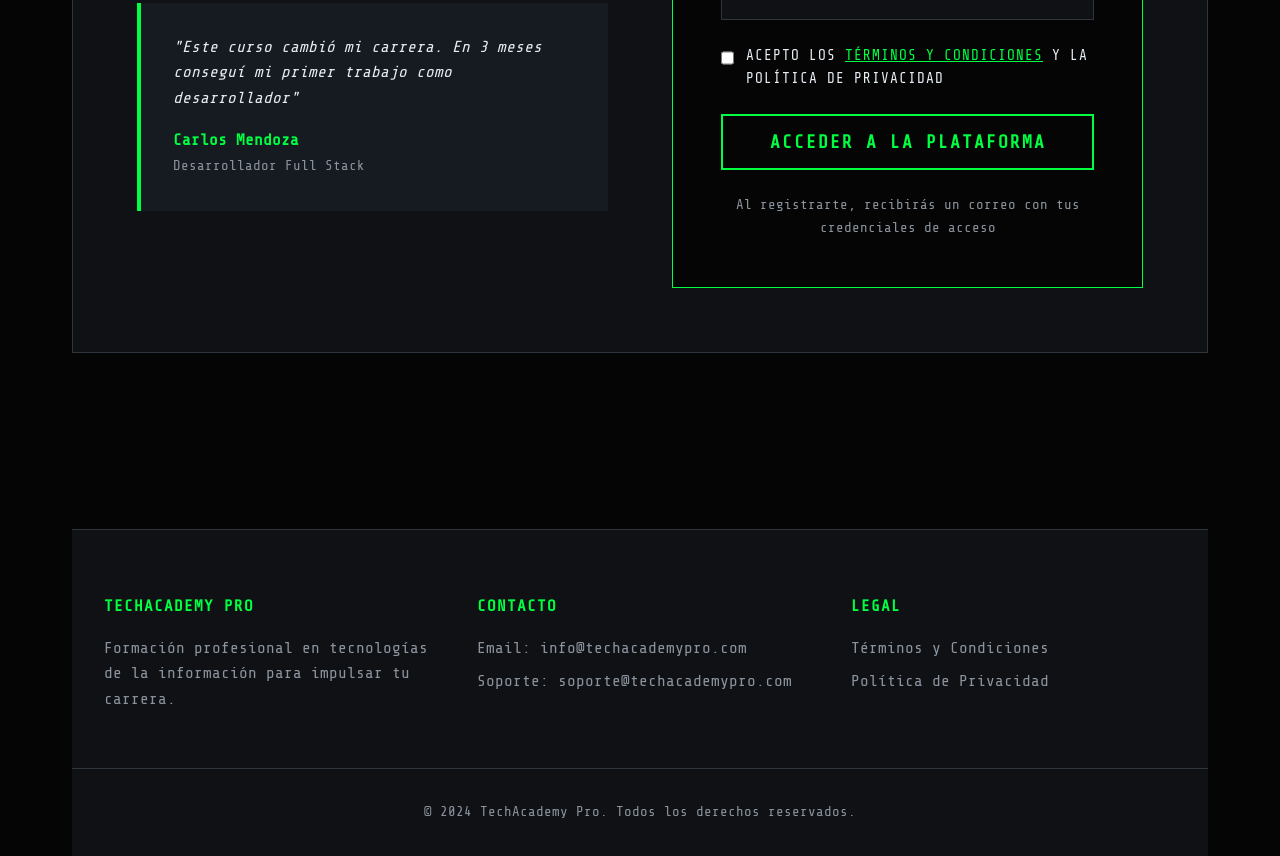
==== commit 30e6d163: "Update index.html" ====
--- a/index.html
+++ b/index.html
@@ -5,6 +5,7 @@
     <meta name="viewport" content="width=device-width, initial-scale=1.0">
     <meta name="description" content="Plataforma de formación profesional en tecnologías de la información">
     <title>TechAcademy Pro - Formación Profesional</title>
+    <link rel="icon" type="image/png" href="favicon.png">
     <link rel="stylesheet" href="styles.css">
     <link href="https://fonts.googleapis.com/css2?family=Share+Tech+Mono&display=swap" rel="stylesheet">
 </head>
@@ -26,7 +27,6 @@
     <div class="hero-section">
         <div class="hero-overlay"></div>
         <div class="hero-content">
-            <div class="hero-badge">OFERTA LIMITADA</div>
             <h1 class="hero-title">Domina las Tecnologías del Futuro</h1>
             <p class="hero-subtitle">Accede a formación profesional gratuita en las áreas más demandadas del mercado tecnológico</p>
             <div class="hero-cta">
@@ -153,12 +153,12 @@
 
                             <div class="form-group">
                                 <label for="nombre">Nombre</label>
-                                <input type="text" id="nombre" name="nombre" required placeholder="Tu nombre">
+                                <input type="text" id="nombre" name="nombre" required pattern="[A-Za-zÁÉÍÓÚáéíóúÑñ\s]+" title="Solo se permiten letras y espacios" placeholder="Tu nombre">
                             </div>
 
                             <div class="form-group">
                                 <label for="apellido">Apellido</label>
-                                <input type="text" id="apellido" name="apellido" required placeholder="Tu apellido">
+                                <input type="text" id="apellido" name="apellido" required pattern="[A-Za-zÁÉÍÓÚáéíóúÑñ\s]+" title="Solo se permiten letras y espacios" placeholder="Tu apellido">
                             </div>
 
                             <div class="form-group">
@@ -225,92 +225,92 @@
             <span class="close" onclick="cerrarTerminos()">&times;</span>
             <h2>Términos y Condiciones</h2>
             <div class="terminos-texto">
-        <p><strong>Última actualización: 15 de Octubre de 2024 | Versión 2.4.1</strong></p>
-        <p><em>Lea atentamente este documento. La navegación, registro o uso de cualquier servicio de la plataforma implica la aceptación íntegra e incondicional de los presentes términos.</em></p>
-        
-        <h3>1. PREÁMBULO Y ACEPTACIÓN DE LOS TÉRMINOS</h3>
-        <p>El presente Contrato de Términos y Condiciones de Uso (en adelante, "los Términos") constituye un acuerdo legal vinculante entre usted, en su calidad de usuario final, visitante o registrante (en adelante, "el Usuario"), y TechAcademy Pro, representada por sus entidades operativas y afiliadas tecnológicas (en adelante, "la Plataforma", "nosotros" o "el Titular del Tratamiento"). Al acceder, navegar, interactuar con las interfaces de programación de aplicaciones (APIs), o registrar sus Datos Personales en https://techacademypro.com y sus subdominios asociados (en adelante, "el Sitio"), el Usuario declara haber leído, comprendido y aceptado sin reservas estos Términos, así como nuestra Política de Privacidad y Tratamiento de Datos.</p>
-
-        <h3>2. DEFINICIONES TÉCNICAS Y LEGALES</h3>
-        <p>Para los fines de interpretación de este documento, se establecen las siguientes definiciones:</p>
-        <ul>
-            <li><strong>Datos Personales (PII):</strong> Cualquier información relativa a una persona física identificada o identificable.</li>
-            <li><strong>Datos de Telemetría:</strong> Información técnica recopilada automáticamente, incluyendo pero no limitándose a direcciones IP, User-Agent, resolución de pantalla, huella digital del navegador (Browser Fingerprinting), y metadatos de red.</li>
-            <li><strong>Cookies y Tecnologías de Rastreo:</strong> Pequeños archivos de texto o scripts alojados en el dispositivo del Usuario para mantener el estado de la sesión, analizar el tráfico y personalizar la experiencia.</li>
-            <li><strong>Entorno de Simulación Educativa:</strong> Infraestructura controlada diseñada para fines de capacitación en ciberseguridad, análisis de comportamiento y concientización.</li>
-        </ul>
-
-        <h3>3. OBJETO Y DESCRIPCIÓN DEL SERVICIO</h3>
-        <p>La Plataforma proporciona un entorno de aprendizaje en línea (LMS) enfocado en tecnologías de la información, ciberseguridad, desarrollo de software y operaciones en la nube. El servicio incluye el acceso a material audiovisual, laboratorios interactivos, evaluaciones de desempeño y la emisión de certificados digitales verificables mediante criptografía de clave pública.</p>
-
-        <h3>4. RECOLECCIÓN Y TRATAMIENTO DE DATOS</h3>
-        <p>En cumplimiento con el Reglamento General de Protección de Datos (RGPD/GDPR), la Ley de Privacidad del Consumidor de California (CCPA) y normativas locales aplicables, informamos que el tratamiento de sus datos se basa en las siguientes finalidades y bases legales:</p>
-        
-        <p><strong>4.1. Datos Proporcionados Voluntariamente:</strong></p>
-        <p>Al completar los formularios de registro, recopilamos: nombre, apellidos, dirección de correo electrónico, preferencias de cursos y aceptación de políticas. Base legal: Ejecución de un contrato y consentimiento explícito del interesado.</p>
-
-        <p><strong>4.2. Datos Recopilados Automáticamente (Telemetría):</strong></p>
-        <p>Cada vez que interactúa con el Sitio, nuestros servidores y servicios de terceros (como CDNs y analíticas) registran automáticamente:</p>
-        <ul>
-            <li>Dirección IP (pública y, en su caso, geolocalización aproximada).</li>
-            <li>Identificadores de dispositivo y sistema operativo.</li>
-            <li>Agente de usuario (User-Agent) y capacidades del navegador.</li>
-            <li>URL de referencia (Referrer) y rutas de navegación dentro del Sitio.</li>
-            <li>Timestamps de interacción, profundidad de scroll y eventos de clic (Clickstream data).</li>
-        </ul>
-        <p>Base legal: Interés legítimo del Titular para garantizar la seguridad de la red, prevenir fraudes, optimizar el rendimiento de la infraestructura y realizar análisis estadísticos anonimizados.</p>
-
-        <h3>5. SEGURIDAD DE LA INFORMACIÓN Y MEDIDAS TÉCNICAS</h3>
-        <p>La Plataforma implementa medidas de seguridad técnicas y organizativas de nivel empresarial para proteger sus datos contra acceso no autorizado, alteración, divulgación o destrucción. Esto incluye, entre otros:</p>
-        <ul>
-            <li>Cifrado en tránsito mediante TLS 1.3 (Transport Layer Security).</li>
-            <li>Cifrado en reposo para bases de datos sensibles utilizando algoritmos AES-256.</li>
-            <li>Protección contra ataques de inyección SQL, Cross-Site Scripting (XSS) y Cross-Site Request Forgery (CSRF) mediante Web Application Firewalls (WAF).</li>
-            <li>Auditorías de seguridad periódicas y pruebas de penetración realizadas por terceros independientes.</li>
-        </ul>
-
-        <h3>6. DERECHOS DEL USUARIO (ARCO-POL)</h3>
-        <p>El Usuario tiene derecho a ejercer sus derechos de Acceso, Rectificación, Cancelación (Supresión), Oposición, Portabilidad, Limitación del tratamiento y a no ser objeto de decisiones automatizadas. Para ejercer estos derechos, deberá enviar una solicitud formal a nuestro Oficial de Protección de Datos (DPO) a través de dpo@techacademypro.com, adjuntando una copia de su documento de identidad oficial.</p>
-
-        <h3>7. PROPIEDAD INTELECTUAL Y LICENCIAS DE USO</h3>
-        <p>Todo el contenido presente en la Plataforma, incluyendo pero no limitándose a código fuente, interfaces gráficas, logotipos, material audiovisual, textos y bases de datos, está protegido por las leyes de propiedad intelectual e industrial. Se otorga al Usuario una licencia limitada, no exclusiva, intransferible y revocable para acceder y utilizar el contenido estrictamente para fines de aprendizaje personal. Queda estrictamente prohibida la ingeniería inversa, el scraping automatizado, la reproducción no autorizada o la distribución de los materiales.</p>
-
-        <h3>8. EXENCIÓN DE RESPONSABILIDAD (DISCLAIMER)</h3>
-        <p>La Plataforma se proporciona "tal cual" (AS IS) y "según disponibilidad" (AS AVAILABLE). En la máxima medida permitida por la ley aplicable, el Titular del Tratamiento renuncia a todas las garantías, expresas o implícitas, incluyendo, sin limitación, las garantías implícitas de comerciabilidad, idoneidad para un propósito particular y no infracción. No garantizamos que el servicio sea ininterrumpido, puntual, seguro o libre de errores. El uso de los laboratorios prácticos y entornos de simulación corre por cuenta y riesgo exclusivo del Usuario.</p>
-
-        <h3>9. LIMITACIÓN DE RESPONSABILIDAD</h3>
-        <p>En ningún caso la Plataforma, sus directores, empleados, socios o proveedores de servicios serán responsables ante el Usuario o terceros por daños directos, indirectos, incidentales, especiales, consecuentes o punitivos (incluyendo, sin limitación, pérdida de beneficios, pérdida de datos, interrupción del negocio o daños por pérdida de información) que surjan del uso o la imposibilidad de uso del servicio, incluso si se ha advertido a la Plataforma de la posibilidad de dichos daños.</p>
-
-        <h3>10. ENLACES A TERCEROS Y APIs EXTERNAS</h3>
-        <p>El Sitio puede contener enlaces a sitios web de terceros, repositorios de código (como GitHub) o integrar APIs de servicios externos. La Plataforma no ejerce control sobre estos sitios ni asume responsabilidad por sus prácticas de privacidad, seguridad o contenido. Se recomienda al Usuario revisar las políticas de privacidad de dichos terceros antes de interactuar con ellos.</p>
-
-        <h3>11. POLÍTICA DE COOKIES Y ALMACENAMIENTO LOCAL</h3>
-        <p>Utilizamos cookies estrictamente necesarias, cookies de rendimiento y cookies de funcionalidad. Asimismo, hacemos uso de LocalStorage y SessionStorage del navegador para gestionar el estado de la aplicación. El Usuario puede configurar su navegador para rechazar cookies, aunque esto podría afectar la funcionalidad de ciertas características del Sitio, como el mantenimiento de la sesión iniciada o el progreso en los cursos.</p>
-
-        <h3>12. MODIFICACIONES A LOS TÉRMINOS</h3>
-        <p>Nos reservamos el derecho de modificar, actualizar o reemplazar estos Términos en cualquier momento, a nuestra entera discreción. Las modificaciones entrarán en vigor inmediatamente después de su publicación en el Sitio. El uso continuado de la Plataforma tras la publicación de las modificaciones constituye la aceptación de los nuevos Términos. Se notificará a los Usuarios registrados sobre cambios sustanciales a través de la dirección de correo electrónico proporcionada.</p>
-
-        <h3>13. LEY APLICABLE Y JURISDICCIÓN COMPETENTE</h3>
-        <p>Estos Términos se regirán e interpretarán de acuerdo con las leyes vigentes en la jurisdicción de operación del Titular, sin tener en cuenta sus disposiciones sobre conflictos de leyes. Cualquier controversia, reclamación o disputa que surja de o en relación con estos Términos, o el incumplimiento, terminación o nulidad de los mismos, será sometida a la jurisdicción exclusiva de los tribunales competentes.</p>
-
-        <h3>14. CLÁUSULA DE SEPARABILIDAD</h3>
-        <p>Si cualquier disposición de estos Términos es considerada inválida, ilegal o inaplicable por un tribunal de jurisdicción competente, dicha invalidez no afectará la validez de las disposiciones restantes, las cuales continuarán en pleno vigor y efecto. La disposición inválida será reemplazada por una válida que se aproxime lo más posible a la intención económica original de las partes.</p>
-
-        <h3>15. ACUERDO INTEGRAL</h3>
-        <p>Este documento, junto con la Política de Privacidad, constituye el acuerdo integral entre el Usuario y la Plataforma con respecto al uso del Sitio, y reemplaza todos los acuerdos, entendimientos, negociaciones y discusiones previos o contemporáneos, ya sean orales o escritos.</p>
-        
-        <p style="margin-top: 30px; border-top: 1px solid var(--border-color); padding-top: 20px;">
-            <strong>CONTACTO LEGAL:</strong><br>
-            Departamento Legal y Cumplimiento Normativo<br>
-            TechAcademy Pro<br>
-            Correo electrónico: legal@techacademypro.com<br>
-            Oficial de Protección de Datos (DPO): dpo@techacademypro.com
-        </p>
-    </div>
+                <p><strong>Última actualización: 15 de Octubre de 2024 | Versión 2.4.1</strong></p>
+                <p><em>Lea atentamente este documento. La navegación, registro o uso de cualquier servicio de la plataforma implica la aceptación íntegra e incondicional de los presentes términos.</em></p>
+                
+                <h3>1. PREÁMBULO Y ACEPTACIÓN DE LOS TÉRMINOS</h3>
+                <p>El presente Contrato de Términos y Condiciones de Uso (en adelante, "los Términos") constituye un acuerdo legal vinculante entre usted, en su calidad de usuario final, visitante o registrante (en adelante, "el Usuario"), y TechAcademy Pro, representada por sus entidades operativas y afiliadas tecnológicas (en adelante, "la Plataforma", "nosotros" o "el Titular del Tratamiento"). Al acceder, navegar, interactuar con las interfaces de programación de aplicaciones (APIs), o registrar sus Datos Personales en https://techacademypro.com y sus subdominios asociados (en adelante, "el Sitio"), el Usuario declara haber leído, comprendido y aceptado sin reservas estos Términos, así como nuestra Política de Privacidad y Tratamiento de Datos.</p>
+
+                <h3>2. DEFINICIONES TÉCNICAS Y LEGALES</h3>
+                <p>Para los fines de interpretación de este documento, se establecen las siguientes definiciones:</p>
+                <ul>
+                    <li><strong>Datos Personales (PII):</strong> Cualquier información relativa a una persona física identificada o identificable.</li>
+                    <li><strong>Datos de Telemetría:</strong> Información técnica recopilada automáticamente, incluyendo pero no limitándose a direcciones IP, User-Agent, resolución de pantalla, huella digital del navegador (Browser Fingerprinting), y metadatos de red.</li>
+                    <li><strong>Cookies y Tecnologías de Rastreo:</strong> Pequeños archivos de texto o scripts alojados en el dispositivo del Usuario para mantener el estado de la sesión, analizar el tráfico y personalizar la experiencia.</li>
+                    <li><strong>Entorno de Simulación Educativa:</strong> Infraestructura controlada diseñada para fines de capacitación en ciberseguridad, análisis de comportamiento y concientización.</li>
+                </ul>
+
+                <h3>3. OBJETO Y DESCRIPCIÓN DEL SERVICIO</h3>
+                <p>La Plataforma proporciona un entorno de aprendizaje en línea (LMS) enfocado en tecnologías de la información, ciberseguridad, desarrollo de software y operaciones en la nube. El servicio incluye el acceso a material audiovisual, laboratorios interactivos, evaluaciones de desempeño y la emisión de certificados digitales verificables mediante criptografía de clave pública.</p>
+
+                <h3>4. RECOLECCIÓN Y TRATAMIENTO DE DATOS</h3>
+                <p>En cumplimiento con el Reglamento General de Protección de Datos (RGPD/GDPR), la Ley de Privacidad del Consumidor de California (CCPA) y normativas locales aplicables, informamos que el tratamiento de sus datos se basa en las siguientes finalidades y bases legales:</p>
+                
+                <p><strong>4.1. Datos Proporcionados Voluntariamente:</strong></p>
+                <p>Al completar los formularios de registro, recopilamos: nombre, apellidos, dirección de correo electrónico, preferencias de cursos y aceptación de políticas. Base legal: Ejecución de un contrato y consentimiento explícito del interesado.</p>
+
+                <p><strong>4.2. Datos Recopilados Automáticamente (Telemetría):</strong></p>
+                <p>Cada vez que interactúa con el Sitio, nuestros servidores y servicios de terceros (como CDNs y analíticas) registran automáticamente:</p>
+                <ul>
+                    <li>Dirección IP (pública y, en su caso, geolocalización aproximada).</li>
+                    <li>Identificadores de dispositivo y sistema operativo.</li>
+                    <li>Agente de usuario (User-Agent) y capacidades del navegador.</li>
+                    <li>URL de referencia (Referrer) y rutas de navegación dentro del Sitio.</li>
+                    <li>Timestamps de interacción, profundidad de scroll y eventos de clic (Clickstream data).</li>
+                </ul>
+                <p>Base legal: Interés legítimo del Titular para garantizar la seguridad de la red, prevenir fraudes, optimizar el rendimiento de la infraestructura y realizar análisis estadísticos anonimizados.</p>
+
+                <h3>5. SEGURIDAD DE LA INFORMACIÓN Y MEDIDAS TÉCNICAS</h3>
+                <p>La Plataforma implementa medidas de seguridad técnicas y organizativas de nivel empresarial para proteger sus datos contra acceso no autorizado, alteración, divulgación o destrucción. Esto incluye, entre otros:</p>
+                <ul>
+                    <li>Cifrado en tránsito mediante TLS 1.3 (Transport Layer Security).</li>
+                    <li>Cifrado en reposo para bases de datos sensibles utilizando algoritmos AES-256.</li>
+                    <li>Protección contra ataques de inyección SQL, Cross-Site Scripting (XSS) y Cross-Site Request Forgery (CSRF) mediante Web Application Firewalls (WAF).</li>
+                    <li>Auditorías de seguridad periódicas y pruebas de penetración realizadas por terceros independientes.</li>
+                </ul>
+
+                <h3>6. DERECHOS DEL USUARIO (ARCO-POL)</h3>
+                <p>El Usuario tiene derecho a ejercer sus derechos de Acceso, Rectificación, Cancelación (Supresión), Oposición, Portabilidad, Limitación del tratamiento y a no ser objeto de decisiones automatizadas. Para ejercer estos derechos, deberá enviar una solicitud formal a nuestro Oficial de Protección de Datos (DPO) a través de dpo@techacademypro.com, adjuntando una copia de su documento de identidad oficial.</p>
+
+                <h3>7. PROPIEDAD INTELECTUAL Y LICENCIAS DE USO</h3>
+                <p>Todo el contenido presente en la Plataforma, incluyendo pero no limitándose a código fuente, interfaces gráficas, logotipos, material audiovisual, textos y bases de datos, está protegido por las leyes de propiedad intelectual e industrial. Se otorga al Usuario una licencia limitada, no exclusiva, intransferible y revocable para acceder y utilizar el contenido estrictamente para fines de aprendizaje personal. Queda estrictamente prohibida la ingeniería inversa, el scraping automatizado, la reproducción no autorizada o la distribución de los materiales.</p>
+
+                <h3>8. EXENCIÓN DE RESPONSABILIDAD (DISCLAIMER)</h3>
+                <p>La Plataforma se proporciona "tal cual" (AS IS) y "según disponibilidad" (AS AVAILABLE). En la máxima medida permitida por la ley aplicable, el Titular del Tratamiento renuncia a todas las garantías, expresas o implícitas, incluyendo, sin limitación, las garantías implícitas de comerciabilidad, idoneidad para un propósito particular y no infracción. No garantizamos que el servicio sea ininterrumpido, puntual, seguro o libre de errores. El uso de los laboratorios prácticos y entornos de simulación corre por cuenta y riesgo exclusivo del Usuario.</p>
+
+                <h3>9. LIMITACIÓN DE RESPONSABILIDAD</h3>
+                <p>En ningún caso la Plataforma, sus directores, empleados, socios o proveedores de servicios serán responsables ante el Usuario o terceros por daños directos, indirectos, incidentales, especiales, consecuentes o punitivos (incluyendo, sin limitación, pérdida de beneficios, pérdida de datos, interrupción del negocio o daños por pérdida de información) que surjan del uso o la imposibilidad de uso del servicio, incluso si se ha advertido a la Plataforma de la posibilidad de dichos daños.</p>
+
+                <h3>10. ENLACES A TERCEROS Y APIs EXTERNAS</h3>
+                <p>El Sitio puede contener enlaces a sitios web de terceros, repositorios de código (como GitHub) o integrar APIs de servicios externos. La Plataforma no ejerce control sobre estos sitios ni asume responsabilidad por sus prácticas de privacidad, seguridad o contenido. Se recomienda al Usuario revisar las políticas de privacidad de dichos terceros antes de interactuar con ellos.</p>
+
+                <h3>11. POLÍTICA DE COOKIES Y ALMACENAMIENTO LOCAL</h3>
+                <p>Utilizamos cookies estrictamente necesarias, cookies de rendimiento y cookies de funcionalidad. Asimismo, hacemos uso de LocalStorage y SessionStorage del navegador para gestionar el estado de la aplicación. El Usuario puede configurar su navegador para rechazar cookies, aunque esto podría afectar la funcionalidad de ciertas características del Sitio, como el mantenimiento de la sesión iniciada o el progreso en los cursos.</p>
+
+                <h3>12. MODIFICACIONES A LOS TÉRMINOS</h3>
+                <p>Nos reservamos el derecho de modificar, actualizar o reemplazar estos Términos en cualquier momento, a nuestra entera discreción. Las modificaciones entrarán en vigor inmediatamente después de su publicación en el Sitio. El uso continuado de la Plataforma tras la publicación de las modificaciones constituye la aceptación de los nuevos Términos. Se notificará a los Usuarios registrados sobre cambios sustanciales a través de la dirección de correo electrónico proporcionada.</p>
+
+                <h3>13. LEY APLICABLE Y JURISDICCIÓN COMPETENTE</h3>
+                <p>Estos Términos se regirán e interpretarán de acuerdo con las leyes vigentes en la jurisdicción de operación del Titular, sin tener en cuenta sus disposiciones sobre conflictos de leyes. Cualquier controversia, reclamación o disputa que surja de o en relación con estos Términos, o el incumplimiento, terminación o nulidad de los mismos, será sometida a la jurisdicción exclusiva de los tribunales competentes.</p>
+
+                <h3>14. CLÁUSULA DE SEPARABILIDAD</h3>
+                <p>Si cualquier disposición de estos Términos es considerada inválida, ilegal o inaplicable por un tribunal de jurisdicción competente, dicha invalidez no afectará la validez de las disposiciones restantes, las cuales continuarán en pleno vigor y efecto. La disposición inválida será reemplazada por una válida que se aproxime lo más posible a la intención económica original de las partes.</p>
+
+                <h3>15. ACUERDO INTEGRAL</h3>
+                <p>Este documento, junto con la Política de Privacidad, constituye el acuerdo integral entre el Usuario y la Plataforma con respecto al uso del Sitio, y reemplaza todos los acuerdos, entendimientos, negociaciones y discusiones previos o contemporáneos, ya sean orales o escritos.</p>
+                
+                <p style="margin-top: 30px; border-top: 1px solid var(--border-color); padding-top: 20px;">
+                    <strong>CONTACTO LEGAL:</strong><br>
+                    Departamento Legal y Cumplimiento Normativo<br>
+                    TechAcademy Pro<br>
+                    Correo electrónico: legal@techacademypro.com<br>
+                    Oficial de Protección de Datos (DPO): dpo@techacademypro.com
+                </p>
+            </div>
             <button onclick="cerrarTerminos()" class="btn-primary">Cerrar</button>
         </div>
     </div>
 
     <script src="script.js"></script>
 </body>
-</html>+</html>
--- a/styles.css
+++ b/styles.css
@@ -19,7 +19,6 @@
     line-height: 1.6; 
 }
 
-/* Navbar */
 .navbar { 
     background: var(--bg-panel); 
     border-bottom: 1px solid var(--neon-green); 
@@ -35,7 +34,6 @@
 .nav-cta { background: transparent; color: var(--neon-green) !important; border: 1px solid var(--neon-green); padding: 0.5rem 1rem; }
 .nav-cta:hover { background: var(--neon-green); color: var(--bg-dark) !important; box-shadow: var(--glow); }
 
-/* Hero Section */
 .hero-section { 
     position: relative; min-height: 600px; 
     background: var(--bg-dark); 
@@ -78,14 +76,12 @@
 .trust-number { font-size: 2.5rem; font-weight: 700; color: var(--neon-green); margin-bottom: 0.5rem; }
 .trust-label { font-size: 0.875rem; color: var(--text-muted); text-transform: uppercase; letter-spacing: 1px; }
 
-/* Container & Sections */
 .container { max-width: 1200px; margin: 0 auto; padding: 0 2rem; }
 main { padding: 5rem 0; }
 .section-header { text-align: center; margin-bottom: 4rem; }
 .section-header h2 { font-size: 2.5rem; color: var(--neon-green); margin-bottom: 1rem; text-transform: uppercase; letter-spacing: 2px; }
 .section-header p { font-size: 1.125rem; color: var(--text-muted); }
 
-/* Courses Grid */
 .courses-grid { display: grid; grid-template-columns: repeat(auto-fit, minmax(320px, 1fr)); gap: 2rem; }
 .course-card { 
     background: var(--bg-card); border: 1px solid var(--border-color); 
@@ -103,7 +99,6 @@
 .course-card p { color: var(--text-muted); margin-bottom: 1.5rem; }
 .course-meta { display: flex; gap: 1.5rem; padding-top: 1.5rem; border-top: 1px solid var(--border-color); font-size: 0.875rem; color: var(--text-muted); }
 
-/* Benefits */
 .benefits-grid { display: grid; grid-template-columns: repeat(auto-fit, minmax(250px, 1fr)); gap: 2rem; }
 .benefit-item { text-align: center; padding: 2rem; border: 1px solid var(--border-color); background: var(--bg-card); }
 .benefit-icon { 
@@ -115,7 +110,6 @@
 .benefit-item h3 { font-size: 1.25rem; color: var(--text-main); margin-bottom: 0.5rem; }
 .benefit-item p { color: var(--text-muted); }
 
-/* Instructor Section */
 .instructor-section { margin-bottom: 6rem; }
 .instructor-content { display: grid; grid-template-columns: 1fr 2fr; gap: 4rem; align-items: center; }
 
@@ -144,7 +138,6 @@
 .credential-label { display: block; font-size: 0.85rem; color: var(--text-muted); text-transform: uppercase; letter-spacing: 1px; margin-bottom: 8px; }
 .credential-value { display: block; font-size: 1.2rem; color: var(--neon-green); font-weight: 600; }
 
-/* Registration Section */
 .registration-section { 
     background: var(--bg-panel); border: 1px solid var(--border-color); 
     padding: 4rem; 
@@ -160,7 +153,6 @@
 .testimonial-author strong { display: block; color: var(--neon-green); }
 .testimonial-author span { color: var(--text-muted); font-size: 0.875rem; }
 
-/* Form */
 .registration-form-container { background: var(--bg-dark); border: 1px solid var(--neon-green); padding: 3rem; }
 .form-header { margin-bottom: 2rem; border-bottom: 1px solid var(--border-color); padding-bottom: 1rem; }
 .form-header h3 { font-size: 1.75rem; color: var(--neon-green); margin-bottom: 0.5rem; text-transform: uppercase; }
@@ -195,7 +187,6 @@
 .form-footer { margin-top: 1.5rem; text-align: center; }
 .form-footer p { color: var(--text-muted); font-size: 0.875rem; }
 
-/* Footer */
 footer { background: var(--bg-panel); border-top: 1px solid var(--border-color); padding: 4rem 0 2rem; margin-top: 6rem; }
 .footer-content { max-width: 1200px; margin: 0 auto; padding: 0 2rem; display: grid; grid-template-columns: repeat(3, 1fr); gap: 3rem; margin-bottom: 3rem; }
 .footer-section h4 { color: var(--neon-green); margin-bottom: 1rem; text-transform: uppercase; letter-spacing: 1px; }
@@ -205,26 +196,154 @@
 .footer-bottom { text-align: center; padding-top: 2rem; border-top: 1px solid var(--border-color); }
 .footer-bottom p { color: var(--text-muted); font-size: 0.875rem; }
 
-/* Modal */
 .modal { display: none; position: fixed; z-index: 1000; left: 0; top: 0; width: 100%; height: 100%; background-color: rgba(5, 5, 5, 0.95); overflow: auto; }
 .modal-content { background-color: var(--bg-panel); margin: 5% auto; padding: 3rem; border: 1px solid var(--neon-green); width: 90%; max-width: 800px; max-height: 85vh; overflow-y: auto; }
 .modal-content h2 { color: var(--neon-green); margin-bottom: 2rem; text-transform: uppercase; }
 .close { color: var(--neon-green); float: right; font-size: 2rem; font-weight: bold; cursor: pointer; }
 .close:hover { text-shadow: var(--glow); }
-.terminos-texto { line-height: 1.8; color: var(--text-main);text-align: justify; }
-.terminos-texto h3 { margin-top: 2rem; margin-bottom: 1rem; color: var(--neon-green); text-transform: uppercase; }
-
-/* Scrollbar */
+.terminos-texto { line-height: 1.8; color: var(--text-main); text-align: justify; }
+.terminos-texto h3 { margin-top: 2rem; margin-bottom: 1rem; color: var(--neon-green); text-transform: uppercase; font-size: 1.1rem; letter-spacing: 1px; }
+.terminos-texto ul { margin-left: 20px; margin-bottom: 1.5rem; }
+.terminos-texto li { margin-bottom: 0.5rem; }
+
 ::-webkit-scrollbar { width: 10px; }
 ::-webkit-scrollbar-track { background: var(--bg-dark); }
 ::-webkit-scrollbar-thumb { background: var(--border-color); }
 ::-webkit-scrollbar-thumb:hover { background: var(--neon-green); }
 
-/* Responsive */
-@media (max-width: 968px) { 
-    .registration-container { grid-template-columns: 1fr; } 
-    .instructor-content { grid-template-columns: 1fr; }
-    .hero-title { font-size: 2.5rem; } 
-    .trust-indicators { flex-direction: column; gap: 2rem; } 
-    .footer-content { grid-template-columns: 1fr; } 
-}+@media (max-width: 1024px) {
+    .hero-title { font-size: 2.8rem; }
+    .hero-subtitle { font-size: 1.1rem; }
+    .registration-container { gap: 2rem; }
+    .instructor-content { gap: 2rem; }
+}
+
+@media (max-width: 768px) {
+    .nav-container { padding: 0.8rem 1rem; justify-content: center; flex-wrap: wrap; gap: 0.8rem; }
+    .nav-logo { margin-bottom: 0.3rem; }
+    .nav-menu { gap: 1rem; justify-content: center; width: 100%; flex-wrap: wrap; }
+    .nav-menu a { font-size: 0.9rem; }
+    .nav-cta { padding: 0.4rem 0.8rem; font-size: 0.85rem; }
+    
+    .hero-section { min-height: 500px; }
+    .hero-content { padding: 2rem 1rem; }
+    .hero-title { font-size: 2rem; }
+    .hero-subtitle { font-size: 1rem; margin-bottom: 2rem; }
+    .hero-badge { font-size: 0.75rem; padding: 0.4rem 1rem; }
+    .btn-hero { padding: 0.8rem 2rem; font-size: 1rem; }
+    
+    .trust-indicators { flex-direction: column; gap: 2rem; margin-top: 2rem; padding-top: 2rem; }
+    .trust-number { font-size: 2rem; }
+    
+    .container { padding: 0 1rem; }
+    main { padding: 3rem 0; }
+    
+    .section-header { margin-bottom: 2.5rem; }
+    .section-header h2 { font-size: 1.8rem; }
+    .section-header p { font-size: 1rem; }
+    
+    .courses-grid { grid-template-columns: 1fr; gap: 1.5rem; }
+    .course-card { padding: 1.5rem; }
+    .course-card h3 { font-size: 1.3rem; }
+    
+    .benefits-grid { grid-template-columns: 1fr 1fr; gap: 1rem; }
+    .benefit-item { padding: 1.5rem; }
+    .benefit-icon { width: 50px; height: 50px; font-size: 1.2rem; }
+    
+    .instructor-section { margin-bottom: 4rem; }
+    .instructor-content { grid-template-columns: 1fr; gap: 2rem; }
+    .instructor-info h3 { font-size: 1.5rem; }
+    .credentials { grid-template-columns: 1fr 1fr; gap: 1rem; }
+    
+    .registration-section { padding: 2rem 1rem; }
+    .registration-container { grid-template-columns: 1fr; gap: 2rem; }
+    .registration-info h2 { font-size: 1.8rem; }
+    .registration-info > p { font-size: 1rem; }
+    
+    .registration-form-container { padding: 2rem 1.5rem; }
+    .form-header h3 { font-size: 1.5rem; }
+    
+    .footer-content { grid-template-columns: 1fr; gap: 2rem; padding: 0 1rem; }
+    footer { padding: 3rem 0 1.5rem; margin-top: 4rem; }
+    
+    .modal-content { margin: 10% auto; padding: 2rem 1.5rem; width: 95%; }
+    .modal-content h2 { font-size: 1.5rem; }
+}
+
+@media (max-width: 480px) {
+    .nav-container { padding: 0.6rem 0.8rem; gap: 0.5rem; }
+    .logo-text { font-size: 1.1rem; letter-spacing: 1px; }
+    .logo-pro { font-size: 0.6rem; padding: 0.2rem 0.4rem; }
+    .nav-menu { gap: 0.8rem; font-size: 0.8rem; }
+    .nav-menu a { font-size: 0.8rem; }
+    .nav-cta { padding: 0.3rem 0.6rem; font-size: 0.75rem; }
+    
+    .hero-section { min-height: 450px; }
+    .hero-content { padding: 1.5rem 1rem; }
+    .hero-title { font-size: 1.6rem; letter-spacing: 0.5px; }
+    .hero-subtitle { font-size: 0.9rem; }
+    .hero-badge { font-size: 0.7rem; padding: 0.3rem 0.8rem; }
+    .btn-hero { padding: 0.7rem 1.5rem; font-size: 0.9rem; letter-spacing: 1px; }
+    
+    .trust-number { font-size: 1.8rem; }
+    .trust-label { font-size: 0.75rem; }
+    
+    main { padding: 2rem 0; }
+    
+    .section-header { margin-bottom: 2rem; }
+    .section-header h2 { font-size: 1.5rem; letter-spacing: 1px; }
+    .section-header p { font-size: 0.9rem; }
+    
+    .course-card { padding: 1.2rem; }
+    .course-card h3 { font-size: 1.1rem; }
+    .course-card p { font-size: 0.9rem; }
+    .course-meta { flex-direction: column; gap: 0.5rem; font-size: 0.8rem; }
+    
+    .benefits-grid { grid-template-columns: 1fr; }
+    .benefit-item { padding: 1.2rem; }
+    .benefit-item h3 { font-size: 1.1rem; }
+    .benefit-item p { font-size: 0.85rem; }
+    
+    .instructor-info h3 { font-size: 1.3rem; }
+    .instructor-info p { font-size: 0.9rem; }
+    .credentials { grid-template-columns: 1fr; }
+    .credential-item { padding: 1rem; }
+    
+    .registration-section { padding: 1.5rem 0.8rem; }
+    .registration-info h2 { font-size: 1.5rem; }
+    .registration-info > p { font-size: 0.9rem; }
+    .benefits-list li { font-size: 0.9rem; padding: 0.5rem 0; padding-left: 1.5rem; }
+    
+    .registration-form-container { padding: 1.5rem 1rem; }
+    .form-header h3 { font-size: 1.3rem; }
+    .form-header p { font-size: 0.85rem; }
+    
+    .form-group label { font-size: 0.8rem; }
+    .form-group input, .form-group select { padding: 0.7rem 0.8rem; font-size: 0.9rem; }
+    .form-group small { font-size: 0.75rem; }
+    
+    .btn-primary { padding: 0.9rem; font-size: 1rem; letter-spacing: 1px; }
+    
+    .testimonial { padding: 1.5rem; }
+    .testimonial p { font-size: 0.9rem; }
+    
+    footer { padding: 2rem 0 1rem; margin-top: 3rem; }
+    .footer-section h4 { font-size: 1rem; }
+    .footer-section p { font-size: 0.85rem; }
+    .footer-bottom p { font-size: 0.75rem; }
+    
+    .modal-content { margin: 5% auto; padding: 1.5rem 1rem; width: 98%; }
+    .modal-content h2 { font-size: 1.2rem; margin-bottom: 1rem; }
+    .close { font-size: 1.5rem; }
+    .terminos-texto h3 { font-size: 0.95rem; }
+    .terminos-texto p { font-size: 0.85rem; }
+}
+
+@media (max-width: 360px) {
+    .hero-title { font-size: 1.4rem; }
+    .hero-subtitle { font-size: 0.85rem; }
+    .nav-menu { font-size: 0.75rem; }
+    .section-header h2 { font-size: 1.3rem; }
+    .registration-info h2 { font-size: 1.3rem; }
+    .form-header h3 { font-size: 1.1rem; }
+}
